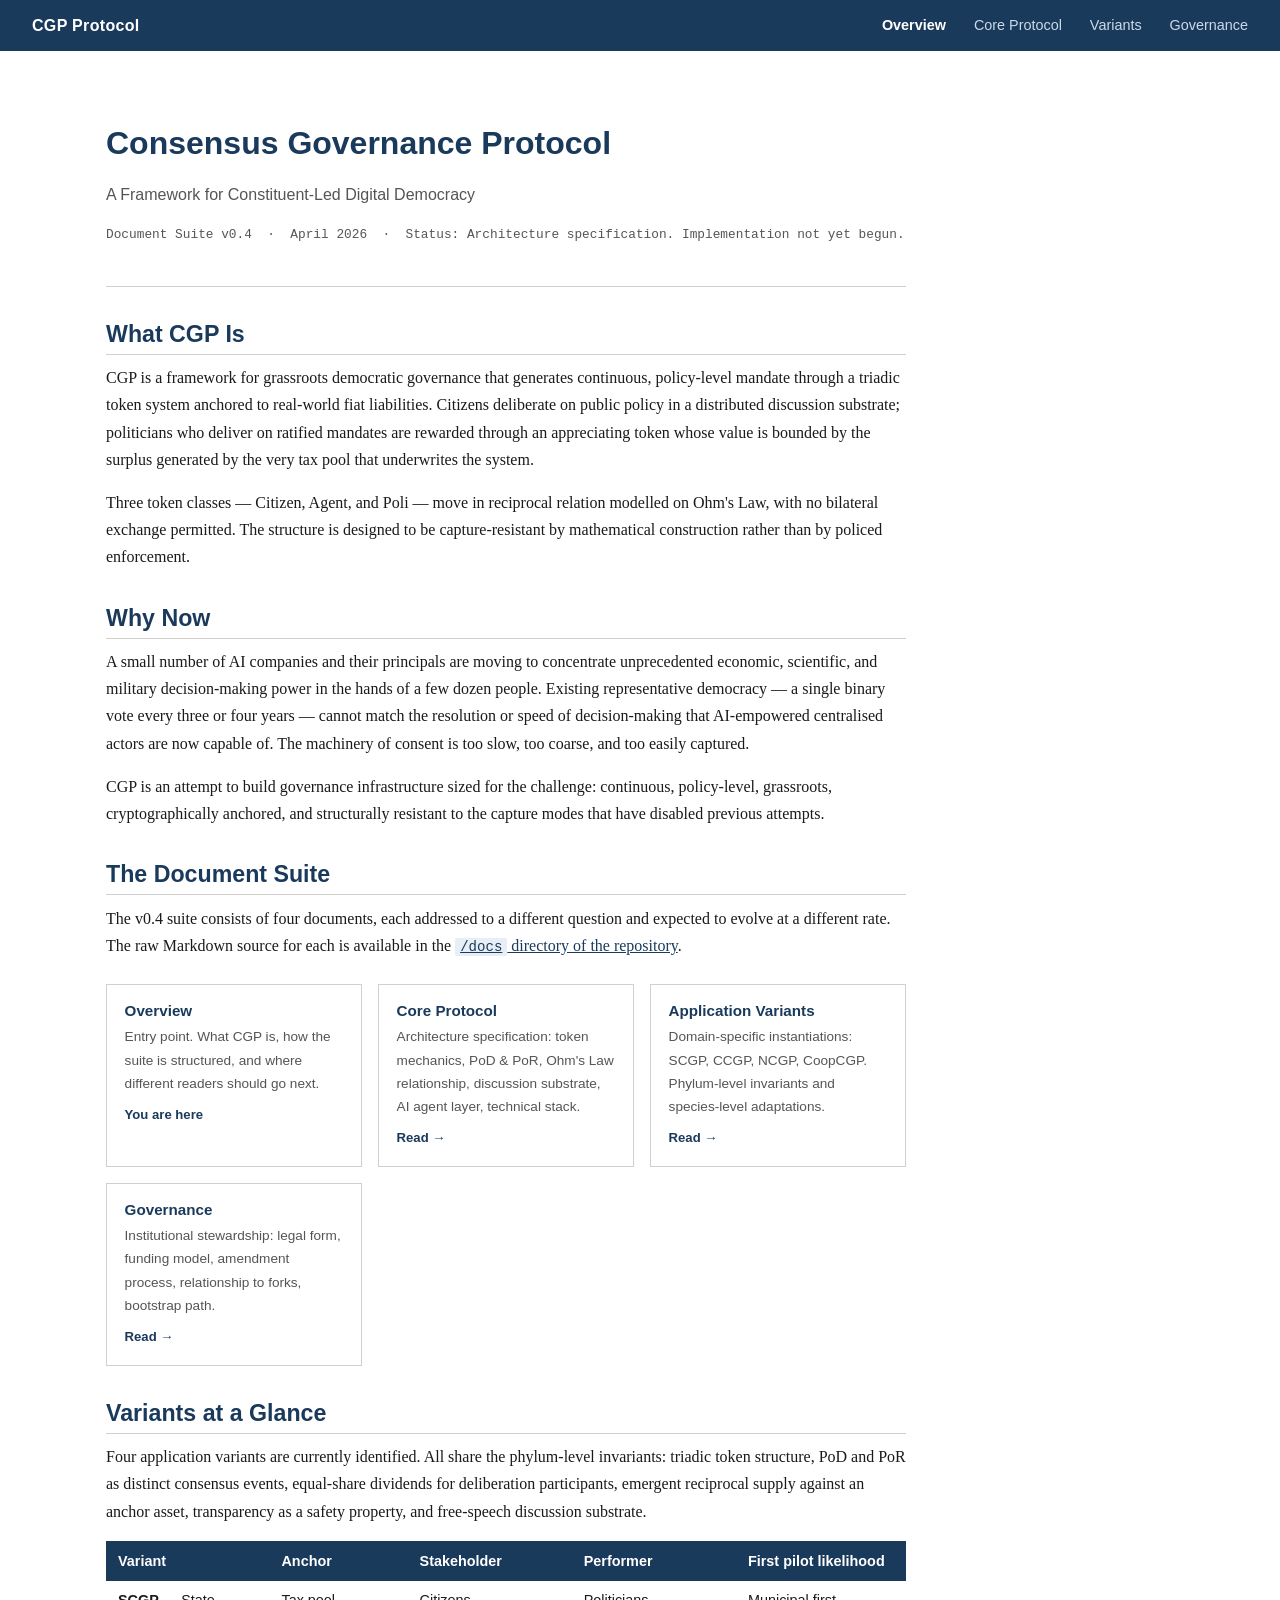
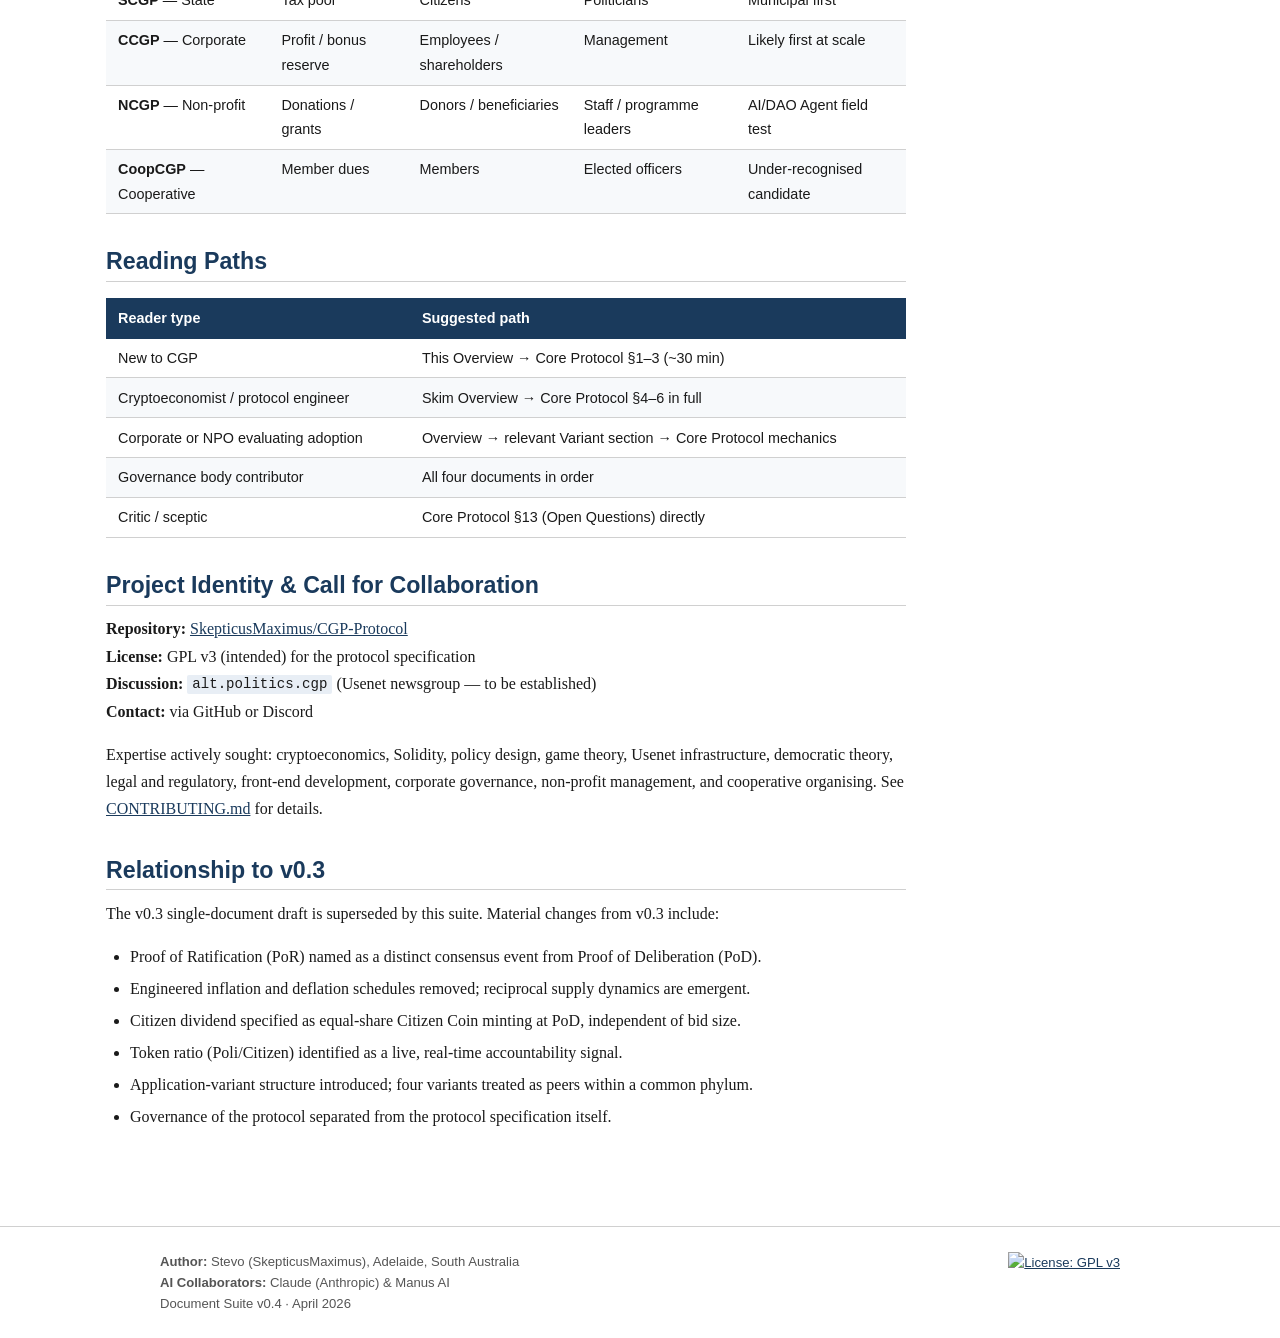
==== index.html @ 1526bebf "Initial gh-pages branch with static site" ====
<!DOCTYPE html>
<html lang="en">
<head>
  <meta charset="UTF-8" />
  <meta name="viewport" content="width=device-width, initial-scale=1.0" />
  <title>Consensus Governance Protocol (CGP) — v0.4</title>
  <link rel="stylesheet" href="css/style.css" />
</head>
<body>

<header class="site-header">
  <a class="site-title" href="index.html">CGP Protocol</a>
  <nav>
    <a href="index.html" class="active">Overview</a>
    <a href="core-protocol.html">Core Protocol</a>
    <a href="application-variants.html">Variants</a>
    <a href="governance.html">Governance</a>
  </nav>
</header>

<div class="layout">
  <main class="content" style="max-width:800px;">

    <div class="landing-hero">
      <h1>Consensus Governance Protocol</h1>
      <p class="subtitle">A Framework for Constituent-Led Digital Democracy</p>
      <p class="meta">Document Suite v0.4 &nbsp;·&nbsp; April 2026 &nbsp;·&nbsp; Status: Architecture specification. Implementation not yet begun.</p>
    </div>

    <h2 id="what-cgp-is">What CGP Is</h2>
    <p>
      CGP is a framework for grassroots democratic governance that generates continuous, policy-level mandate
      through a triadic token system anchored to real-world fiat liabilities. Citizens deliberate on public
      policy in a distributed discussion substrate; politicians who deliver on ratified mandates are rewarded
      through an appreciating token whose value is bounded by the surplus generated by the very tax pool that
      underwrites the system.
    </p>
    <p>
      Three token classes — Citizen, Agent, and Poli — move in reciprocal relation modelled on Ohm's Law,
      with no bilateral exchange permitted. The structure is designed to be capture-resistant by mathematical
      construction rather than by policed enforcement.
    </p>

    <h2 id="why-now">Why Now</h2>
    <p>
      A small number of AI companies and their principals are moving to concentrate unprecedented economic,
      scientific, and military decision-making power in the hands of a few dozen people. Existing representative
      democracy — a single binary vote every three or four years — cannot match the resolution or speed of
      decision-making that AI-empowered centralised actors are now capable of. The machinery of consent is
      too slow, too coarse, and too easily captured.
    </p>
    <p>
      CGP is an attempt to build governance infrastructure sized for the challenge: continuous, policy-level,
      grassroots, cryptographically anchored, and structurally resistant to the capture modes that have
      disabled previous attempts.
    </p>

    <h2 id="document-suite">The Document Suite</h2>
    <p>
      The v0.4 suite consists of four documents, each addressed to a different question and expected to
      evolve at a different rate. The raw Markdown source for each is available in the
      <a href="https://github.com/SkepticusMaximus/CGP-Protocol/tree/main/docs" target="_blank" rel="noopener">
        <code>/docs</code> directory of the repository</a>.
    </p>

    <div class="doc-grid">
      <div class="doc-card">
        <h3>Overview</h3>
        <p>Entry point. What CGP is, how the suite is structured, and where different readers should go next.</p>
        <a class="card-link" href="index.html">You are here</a>
      </div>
      <div class="doc-card">
        <h3>Core Protocol</h3>
        <p>Architecture specification: token mechanics, PoD &amp; PoR, Ohm's Law relationship, discussion substrate, AI agent layer, technical stack.</p>
        <a class="card-link" href="core-protocol.html">Read →</a>
      </div>
      <div class="doc-card">
        <h3>Application Variants</h3>
        <p>Domain-specific instantiations: SCGP, CCGP, NCGP, CoopCGP. Phylum-level invariants and species-level adaptations.</p>
        <a class="card-link" href="application-variants.html">Read →</a>
      </div>
      <div class="doc-card">
        <h3>Governance</h3>
        <p>Institutional stewardship: legal form, funding model, amendment process, relationship to forks, bootstrap path.</p>
        <a class="card-link" href="governance.html">Read →</a>
      </div>
    </div>

    <h2 id="variants-at-a-glance">Variants at a Glance</h2>
    <p>
      Four application variants are currently identified. All share the phylum-level invariants: triadic
      token structure, PoD and PoR as distinct consensus events, equal-share dividends for deliberation
      participants, emergent reciprocal supply against an anchor asset, transparency as a safety property,
      and free-speech discussion substrate.
    </p>

    <table>
      <thead>
        <tr>
          <th>Variant</th>
          <th>Anchor</th>
          <th>Stakeholder</th>
          <th>Performer</th>
          <th>First pilot likelihood</th>
        </tr>
      </thead>
      <tbody>
        <tr>
          <td><strong>SCGP</strong> — State</td>
          <td>Tax pool</td>
          <td>Citizens</td>
          <td>Politicians</td>
          <td>Municipal first</td>
        </tr>
        <tr>
          <td><strong>CCGP</strong> — Corporate</td>
          <td>Profit / bonus reserve</td>
          <td>Employees / shareholders</td>
          <td>Management</td>
          <td>Likely first at scale</td>
        </tr>
        <tr>
          <td><strong>NCGP</strong> — Non-profit</td>
          <td>Donations / grants</td>
          <td>Donors / beneficiaries</td>
          <td>Staff / programme leaders</td>
          <td>AI/DAO Agent field test</td>
        </tr>
        <tr>
          <td><strong>CoopCGP</strong> — Cooperative</td>
          <td>Member dues</td>
          <td>Members</td>
          <td>Elected officers</td>
          <td>Under-recognised candidate</td>
        </tr>
      </tbody>
    </table>

    <h2 id="reading-paths">Reading Paths</h2>
    <table>
      <thead>
        <tr><th>Reader type</th><th>Suggested path</th></tr>
      </thead>
      <tbody>
        <tr>
          <td>New to CGP</td>
          <td>This Overview → Core Protocol §1–3 (~30 min)</td>
        </tr>
        <tr>
          <td>Cryptoeconomist / protocol engineer</td>
          <td>Skim Overview → Core Protocol §4–6 in full</td>
        </tr>
        <tr>
          <td>Corporate or NPO evaluating adoption</td>
          <td>Overview → relevant Variant section → Core Protocol mechanics</td>
        </tr>
        <tr>
          <td>Governance body contributor</td>
          <td>All four documents in order</td>
        </tr>
        <tr>
          <td>Critic / sceptic</td>
          <td>Core Protocol §13 (Open Questions) directly</td>
        </tr>
      </tbody>
    </table>

    <h2 id="project-identity">Project Identity &amp; Call for Collaboration</h2>
    <p>
      <strong>Repository:</strong> <a href="https://github.com/SkepticusMaximus/CGP-Protocol" target="_blank" rel="noopener">SkepticusMaximus/CGP-Protocol</a><br />
      <strong>License:</strong> GPL v3 (intended) for the protocol specification<br />
      <strong>Discussion:</strong> <code>alt.politics.cgp</code> (Usenet newsgroup — to be established)<br />
      <strong>Contact:</strong> via GitHub or Discord
    </p>
    <p>
      Expertise actively sought: cryptoeconomics, Solidity, policy design, game theory, Usenet infrastructure,
      democratic theory, legal and regulatory, front-end development, corporate governance, non-profit
      management, and cooperative organising. See <a href="https://github.com/SkepticusMaximus/CGP-Protocol/blob/main/CONTRIBUTING.md" target="_blank" rel="noopener">CONTRIBUTING.md</a> for details.
    </p>

    <h2 id="relationship-to-v03">Relationship to v0.3</h2>
    <p>
      The v0.3 single-document draft is superseded by this suite. Material changes from v0.3 include:
    </p>
    <ul>
      <li>Proof of Ratification (PoR) named as a distinct consensus event from Proof of Deliberation (PoD).</li>
      <li>Engineered inflation and deflation schedules removed; reciprocal supply dynamics are emergent.</li>
      <li>Citizen dividend specified as equal-share Citizen Coin minting at PoD, independent of bid size.</li>
      <li>Token ratio (Poli/Citizen) identified as a live, real-time accountability signal.</li>
      <li>Application-variant structure introduced; four variants treated as peers within a common phylum.</li>
      <li>Governance of the protocol separated from the protocol specification itself.</li>
    </ul>

  </main>
</div>

<footer class="site-footer">
  <div class="footer-inner">
    <div class="attribution">
      <strong>Author:</strong> Stevo (SkepticusMaximus), Adelaide, South Australia<br />
      <strong>AI Collaborators:</strong> Claude (Anthropic) &amp; Manus AI<br />
      Document Suite v0.4 · April 2026
    </div>
    <div class="badge">
      <a href="https://github.com/SkepticusMaximus/CGP-Protocol/blob/main/LICENSE" target="_blank" rel="noopener">
        <img src="https://img.shields.io/badge/License-GPL%20v3-blue.svg" alt="License: GPL v3" />
      </a>
    </div>
  </div>
</footer>

<script src="js/main.js"></script>
</body>
</html>
---- css/style.css ----
/* CGP Protocol Site — Shared Stylesheet
   Aesthetic: formal technical documentation (IETF / Ethereum Yellow Paper style)
   No gradients, no animations, no marketing polish. */

/* ── Reset & Base ─────────────────────────────────────────── */
*, *::before, *::after { box-sizing: border-box; margin: 0; padding: 0; }

:root {
  --bg:          #ffffff;
  --text:        #1a1a1a;
  --text-muted:  #555555;
  --border:      #d0d0d0;
  --accent:      #1a3a5c;   /* deep navy — link / heading accent */
  --accent-light:#e8eef5;   /* tinted background for code blocks */
  --mono:        "Courier New", Courier, monospace;
  --sans:        Georgia, "Times New Roman", serif;  /* body: serif for long-form readability */
  --ui:          -apple-system, BlinkMacSystemFont, "Segoe UI", Helvetica, Arial, sans-serif;
  --max-prose:   72ch;
  --sidebar-w:   240px;
}

html { font-size: 16px; scroll-behavior: smooth; }

body {
  font-family: var(--sans);
  background: var(--bg);
  color: var(--text);
  line-height: 1.7;
}

/* ── Typography ───────────────────────────────────────────── */
h1, h2, h3, h4, h5 {
  font-family: var(--ui);
  font-weight: 600;
  color: var(--accent);
  line-height: 1.3;
  margin-top: 2rem;
  margin-bottom: 0.6rem;
}
h1 { font-size: 1.9rem; border-bottom: 2px solid var(--accent); padding-bottom: 0.4rem; }
h2 { font-size: 1.45rem; border-bottom: 1px solid var(--border); padding-bottom: 0.3rem; }
h3 { font-size: 1.15rem; }
h4 { font-size: 1rem; font-style: italic; }

p { margin-bottom: 1rem; }

a { color: var(--accent); text-decoration: underline; }
a:hover { color: #0d2a45; }

ul, ol { margin: 0.5rem 0 1rem 1.5rem; }
li { margin-bottom: 0.3rem; }

strong { font-weight: 700; }
em { font-style: italic; }

hr {
  border: none;
  border-top: 1px solid var(--border);
  margin: 2rem 0;
}

/* ── Code & Monospace ─────────────────────────────────────── */
code, kbd, samp {
  font-family: var(--mono);
  font-size: 0.88em;
  background: var(--accent-light);
  padding: 0.1em 0.35em;
  border-radius: 2px;
}

pre {
  font-family: var(--mono);
  font-size: 0.85rem;
  background: var(--accent-light);
  border: 1px solid var(--border);
  border-left: 3px solid var(--accent);
  padding: 1rem 1.2rem;
  overflow-x: auto;
  line-height: 1.5;
  margin: 1rem 0 1.5rem;
  white-space: pre;
}

pre code { background: none; padding: 0; font-size: inherit; }

/* ── Tables ───────────────────────────────────────────────── */
table {
  width: 100%;
  border-collapse: collapse;
  font-family: var(--ui);
  font-size: 0.9rem;
  margin: 1rem 0 1.5rem;
}
th {
  background: var(--accent);
  color: #fff;
  text-align: left;
  padding: 0.5rem 0.75rem;
  font-weight: 600;
}
td {
  padding: 0.45rem 0.75rem;
  border-bottom: 1px solid var(--border);
  vertical-align: top;
}
tr:nth-child(even) td { background: #f7f9fb; }

/* ── Site Header ──────────────────────────────────────────── */
.site-header {
  background: var(--accent);
  color: #fff;
  padding: 0.75rem 2rem;
  display: flex;
  align-items: center;
  justify-content: space-between;
  font-family: var(--ui);
  font-size: 0.9rem;
}
.site-header .site-title {
  font-weight: 700;
  font-size: 1rem;
  color: #fff;
  text-decoration: none;
  letter-spacing: 0.02em;
}
.site-header nav a {
  color: #ccd9e8;
  text-decoration: none;
  margin-left: 1.5rem;
}
.site-header nav a:hover { color: #fff; text-decoration: underline; }
.site-header nav a.active { color: #fff; font-weight: 600; }

/* ── Site Footer ──────────────────────────────────────────── */
.site-footer {
  border-top: 1px solid var(--border);
  padding: 1.5rem 2rem;
  font-family: var(--ui);
  font-size: 0.82rem;
  color: var(--text-muted);
  margin-top: 3rem;
}
.site-footer .footer-inner {
  max-width: 960px;
  margin: 0 auto;
  display: flex;
  flex-wrap: wrap;
  gap: 1rem;
  justify-content: space-between;
  align-items: flex-start;
}
.site-footer .attribution { line-height: 1.6; }
.site-footer .badge img { vertical-align: middle; }

/* ── Layout: Sidebar + Content ────────────────────────────── */
.layout {
  display: flex;
  max-width: 1100px;
  margin: 0 auto;
  padding: 0 1rem;
  gap: 2rem;
}

.sidebar {
  width: var(--sidebar-w);
  flex-shrink: 0;
  padding-top: 2rem;
  position: sticky;
  top: 1rem;
  align-self: flex-start;
  max-height: calc(100vh - 4rem);
  overflow-y: auto;
  font-family: var(--ui);
  font-size: 0.85rem;
}
.sidebar h2 {
  font-size: 0.75rem;
  text-transform: uppercase;
  letter-spacing: 0.08em;
  color: var(--text-muted);
  border: none;
  margin-top: 0;
  margin-bottom: 0.5rem;
}
.sidebar ul { list-style: none; margin: 0; padding: 0; }
.sidebar ul li { margin-bottom: 0.1rem; }
.sidebar ul li a {
  display: block;
  padding: 0.2rem 0.4rem;
  color: var(--text-muted);
  text-decoration: none;
  border-left: 2px solid transparent;
  transition: none;
}
.sidebar ul li a:hover,
.sidebar ul li a.active {
  color: var(--accent);
  border-left-color: var(--accent);
  background: var(--accent-light);
}
.sidebar ul ul { margin-left: 0.75rem; }
.sidebar ul ul li a { font-size: 0.82rem; }

/* Collapsible TOC toggle */
.toc-toggle {
  display: none;
  font-family: var(--ui);
  font-size: 0.85rem;
  background: var(--accent-light);
  border: 1px solid var(--border);
  padding: 0.4rem 0.75rem;
  cursor: pointer;
  margin: 1rem 0 0.5rem;
  width: 100%;
  text-align: left;
  color: var(--accent);
}

.content {
  flex: 1;
  min-width: 0;
  padding: 2rem 0;
  max-width: var(--max-prose);
}

/* ── Landing Page (Overview) ──────────────────────────────── */
.landing-hero {
  padding: 2.5rem 0 1.5rem;
  border-bottom: 1px solid var(--border);
  margin-bottom: 2rem;
}
.landing-hero h1 { border: none; margin-top: 0; font-size: 2rem; }
.landing-hero .subtitle {
  font-family: var(--ui);
  font-size: 1rem;
  color: var(--text-muted);
  margin-top: 0.25rem;
}
.landing-hero .meta {
  font-family: var(--mono);
  font-size: 0.8rem;
  color: var(--text-muted);
  margin-top: 1rem;
}

.doc-grid {
  display: grid;
  grid-template-columns: repeat(auto-fill, minmax(220px, 1fr));
  gap: 1rem;
  margin: 1.5rem 0;
}
.doc-card {
  border: 1px solid var(--border);
  padding: 1rem 1.1rem;
  font-family: var(--ui);
  font-size: 0.88rem;
}
.doc-card h3 {
  font-size: 0.95rem;
  margin-top: 0;
  margin-bottom: 0.3rem;
  color: var(--accent);
}
.doc-card p { margin-bottom: 0.5rem; color: var(--text-muted); font-size: 0.85rem; }
.doc-card a.card-link {
  font-size: 0.82rem;
  text-decoration: none;
  font-weight: 600;
}

/* ── Variant Tabs (Application Variants page) ─────────────── */
.tab-bar {
  display: flex;
  flex-wrap: wrap;
  gap: 0;
  border-bottom: 2px solid var(--accent);
  margin-bottom: 1.5rem;
  font-family: var(--ui);
  font-size: 0.88rem;
}
.tab-btn {
  padding: 0.5rem 1rem;
  background: none;
  border: 1px solid var(--border);
  border-bottom: none;
  cursor: pointer;
  color: var(--text-muted);
  margin-right: 2px;
  margin-bottom: -2px;
}
.tab-btn:hover { background: var(--accent-light); color: var(--accent); }
.tab-btn.active {
  background: var(--bg);
  color: var(--accent);
  font-weight: 700;
  border-color: var(--accent);
  border-bottom-color: var(--bg);
}
.tab-panel { display: none; }
.tab-panel.active { display: block; }

.variant-axes {
  font-family: var(--ui);
  font-size: 0.88rem;
  border: 1px solid var(--border);
  padding: 0.75rem 1rem;
  margin-bottom: 1.5rem;
  background: #f9fafb;
}
.variant-axes dt { font-weight: 700; color: var(--accent); }
.variant-axes dd { margin-left: 1rem; margin-bottom: 0.4rem; color: var(--text-muted); }

/* ── Responsive ───────────────────────────────────────────── */
@media (max-width: 720px) {
  .layout { flex-direction: column; }
  .sidebar {
    width: 100%;
    position: static;
    max-height: none;
    padding-top: 0;
  }
  .toc-toggle { display: block; }
  .sidebar ul { display: none; }
  .sidebar.open ul { display: block; }
  .site-header { flex-direction: column; align-items: flex-start; gap: 0.5rem; }
  .site-header nav a { margin-left: 0; margin-right: 1rem; }
  .doc-grid { grid-template-columns: 1fr; }
}
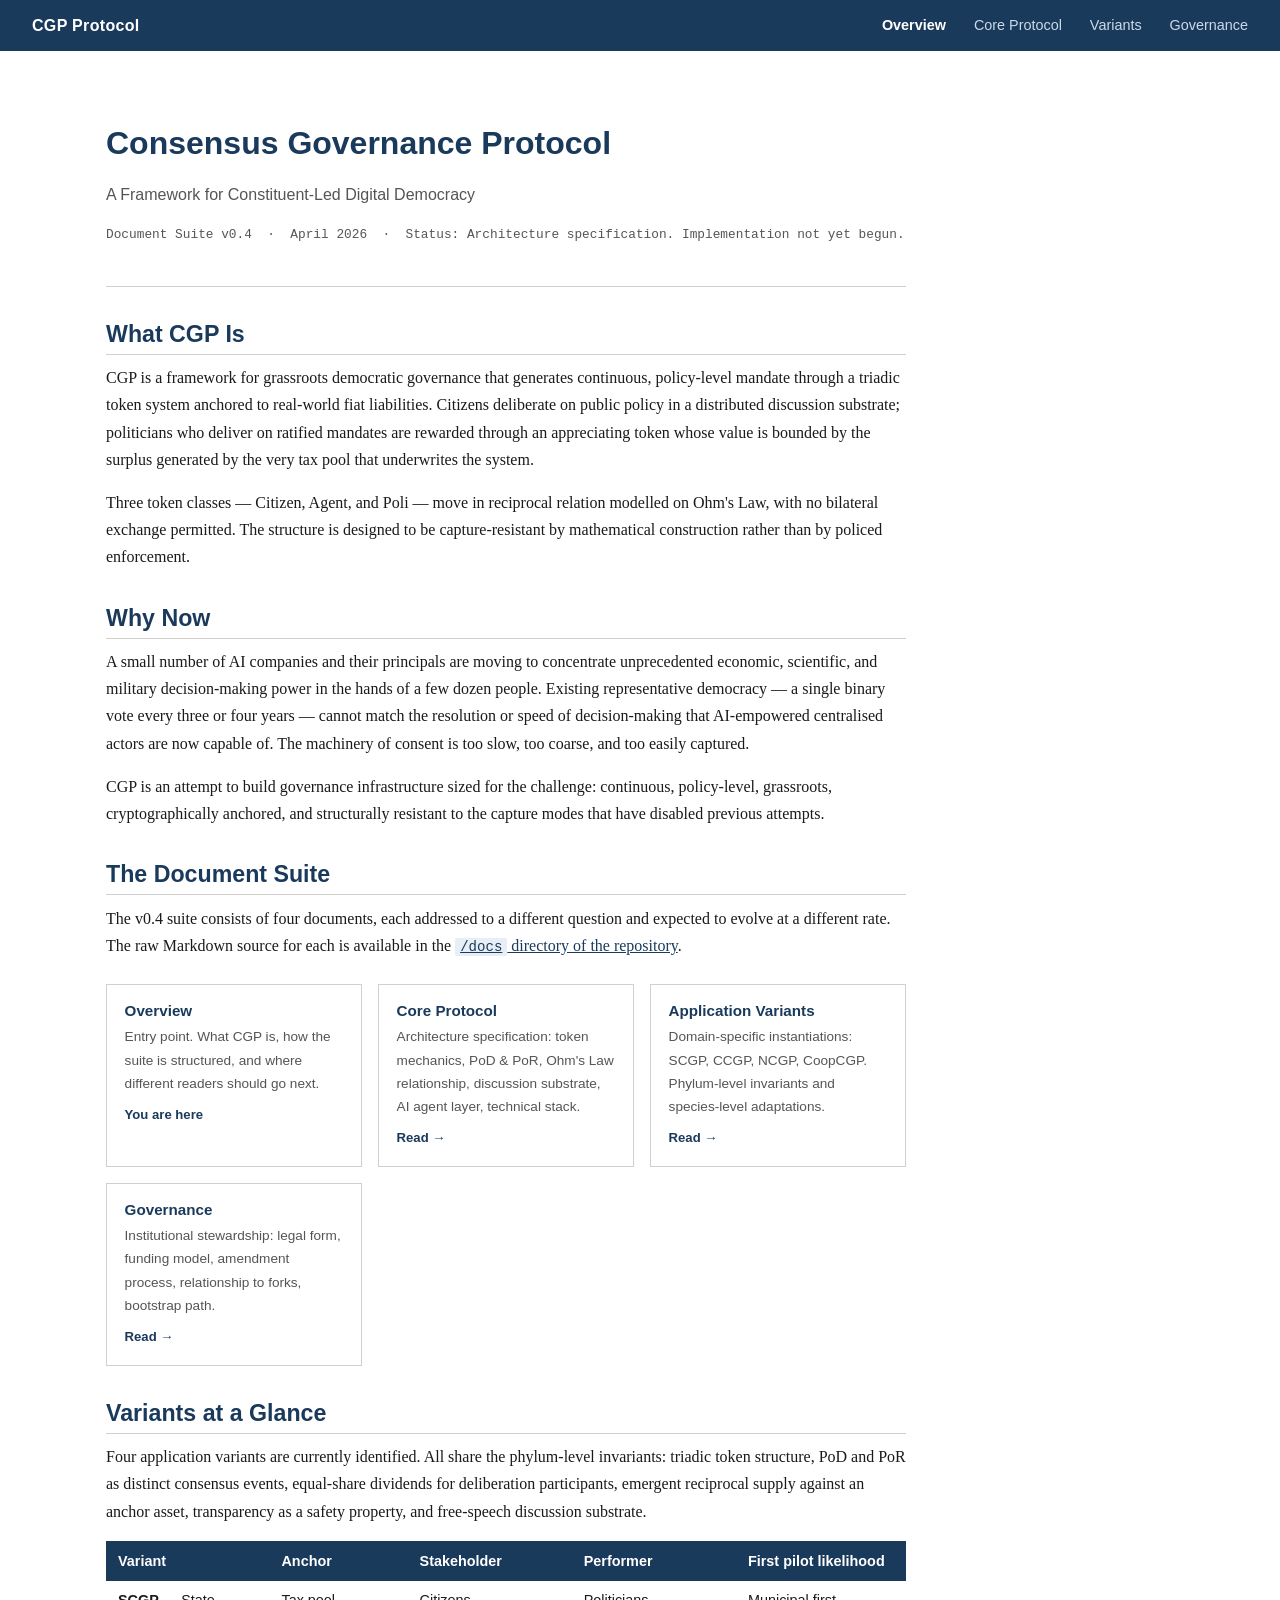
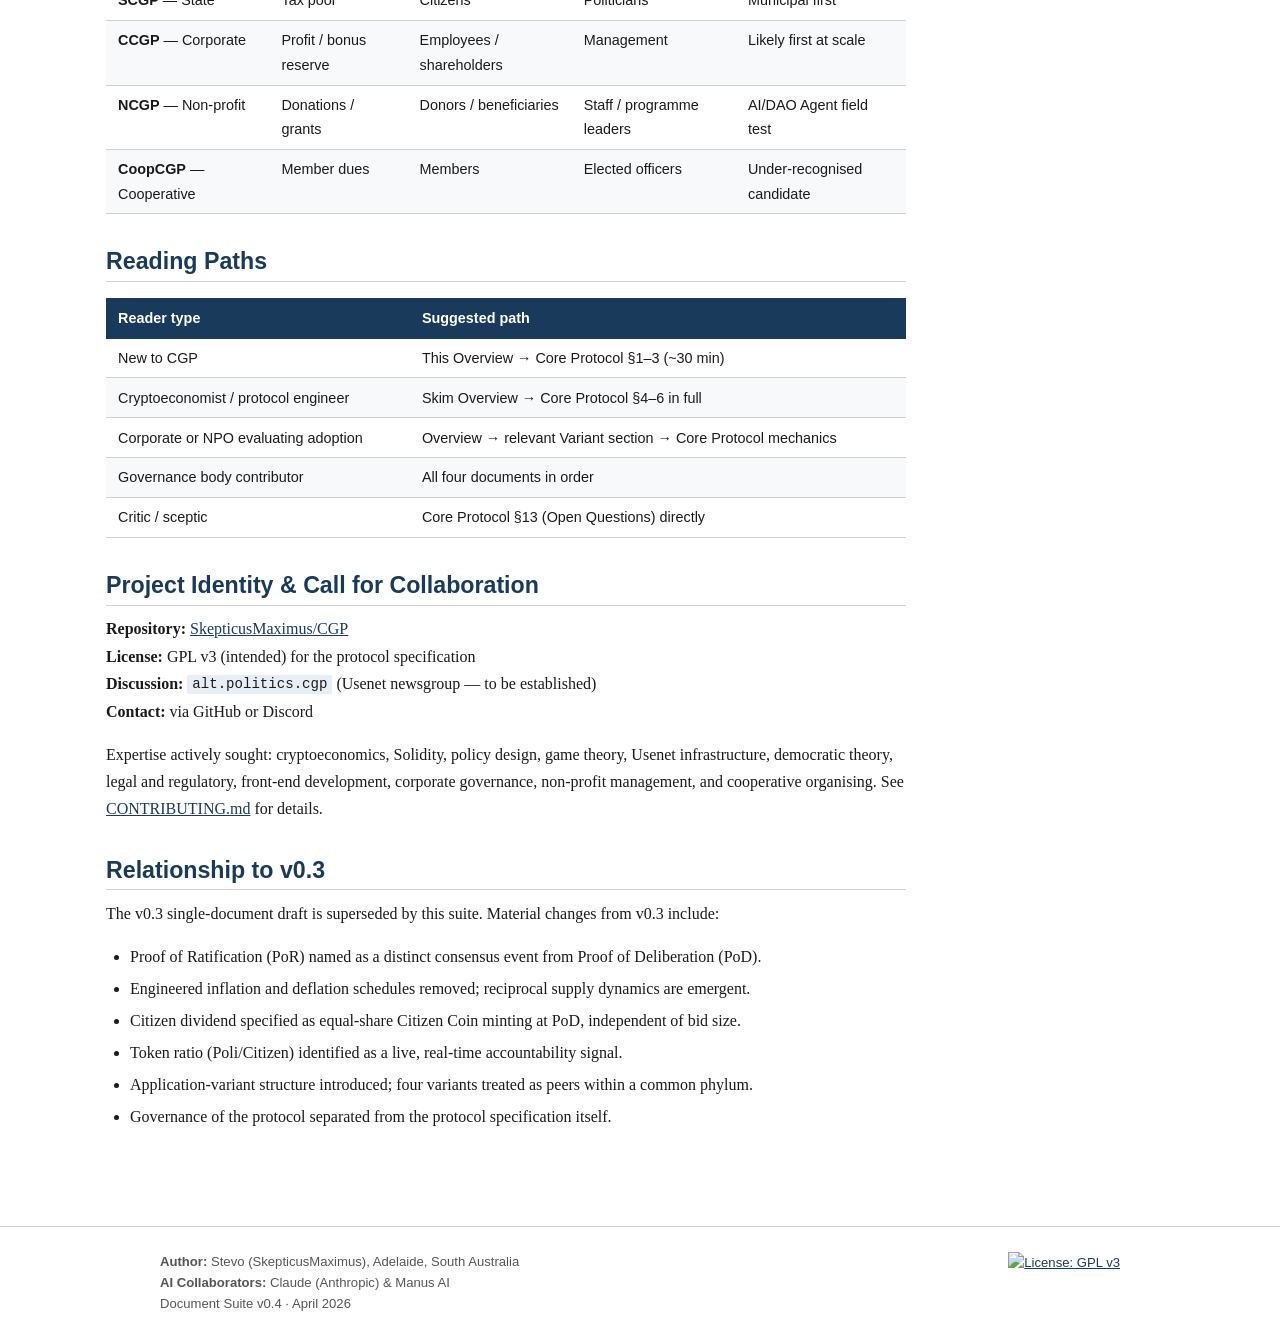
==== commit 2b32bcf1: "Fix repo name references" ====
--- a/index.html
+++ b/index.html
@@ -59,7 +59,7 @@
     <p>
       The v0.4 suite consists of four documents, each addressed to a different question and expected to
       evolve at a different rate. The raw Markdown source for each is available in the
-      <a href="https://github.com/SkepticusMaximus/CGP-Protocol/tree/main/docs" target="_blank" rel="noopener">
+      <a href="https://github.com/SkepticusMaximus/CGP/tree/main/docs" target="_blank" rel="noopener">
         <code>/docs</code> directory of the repository</a>.
     </p>
 
@@ -167,7 +167,7 @@
 
     <h2 id="project-identity">Project Identity &amp; Call for Collaboration</h2>
     <p>
-      <strong>Repository:</strong> <a href="https://github.com/SkepticusMaximus/CGP-Protocol" target="_blank" rel="noopener">SkepticusMaximus/CGP-Protocol</a><br />
+      <strong>Repository:</strong> <a href="https://github.com/SkepticusMaximus/CGP" target="_blank" rel="noopener">SkepticusMaximus/CGP</a><br />
       <strong>License:</strong> GPL v3 (intended) for the protocol specification<br />
       <strong>Discussion:</strong> <code>alt.politics.cgp</code> (Usenet newsgroup — to be established)<br />
       <strong>Contact:</strong> via GitHub or Discord
@@ -175,7 +175,7 @@
     <p>
       Expertise actively sought: cryptoeconomics, Solidity, policy design, game theory, Usenet infrastructure,
       democratic theory, legal and regulatory, front-end development, corporate governance, non-profit
-      management, and cooperative organising. See <a href="https://github.com/SkepticusMaximus/CGP-Protocol/blob/main/CONTRIBUTING.md" target="_blank" rel="noopener">CONTRIBUTING.md</a> for details.
+      management, and cooperative organising. See <a href="https://github.com/SkepticusMaximus/CGP/blob/main/CONTRIBUTING.md" target="_blank" rel="noopener">CONTRIBUTING.md</a> for details.
     </p>
 
     <h2 id="relationship-to-v03">Relationship to v0.3</h2>
@@ -202,7 +202,7 @@
       Document Suite v0.4 · April 2026
     </div>
     <div class="badge">
-      <a href="https://github.com/SkepticusMaximus/CGP-Protocol/blob/main/LICENSE" target="_blank" rel="noopener">
+      <a href="https://github.com/SkepticusMaximus/CGP/blob/main/LICENSE" target="_blank" rel="noopener">
         <img src="https://img.shields.io/badge/License-GPL%20v3-blue.svg" alt="License: GPL v3" />
       </a>
     </div>
